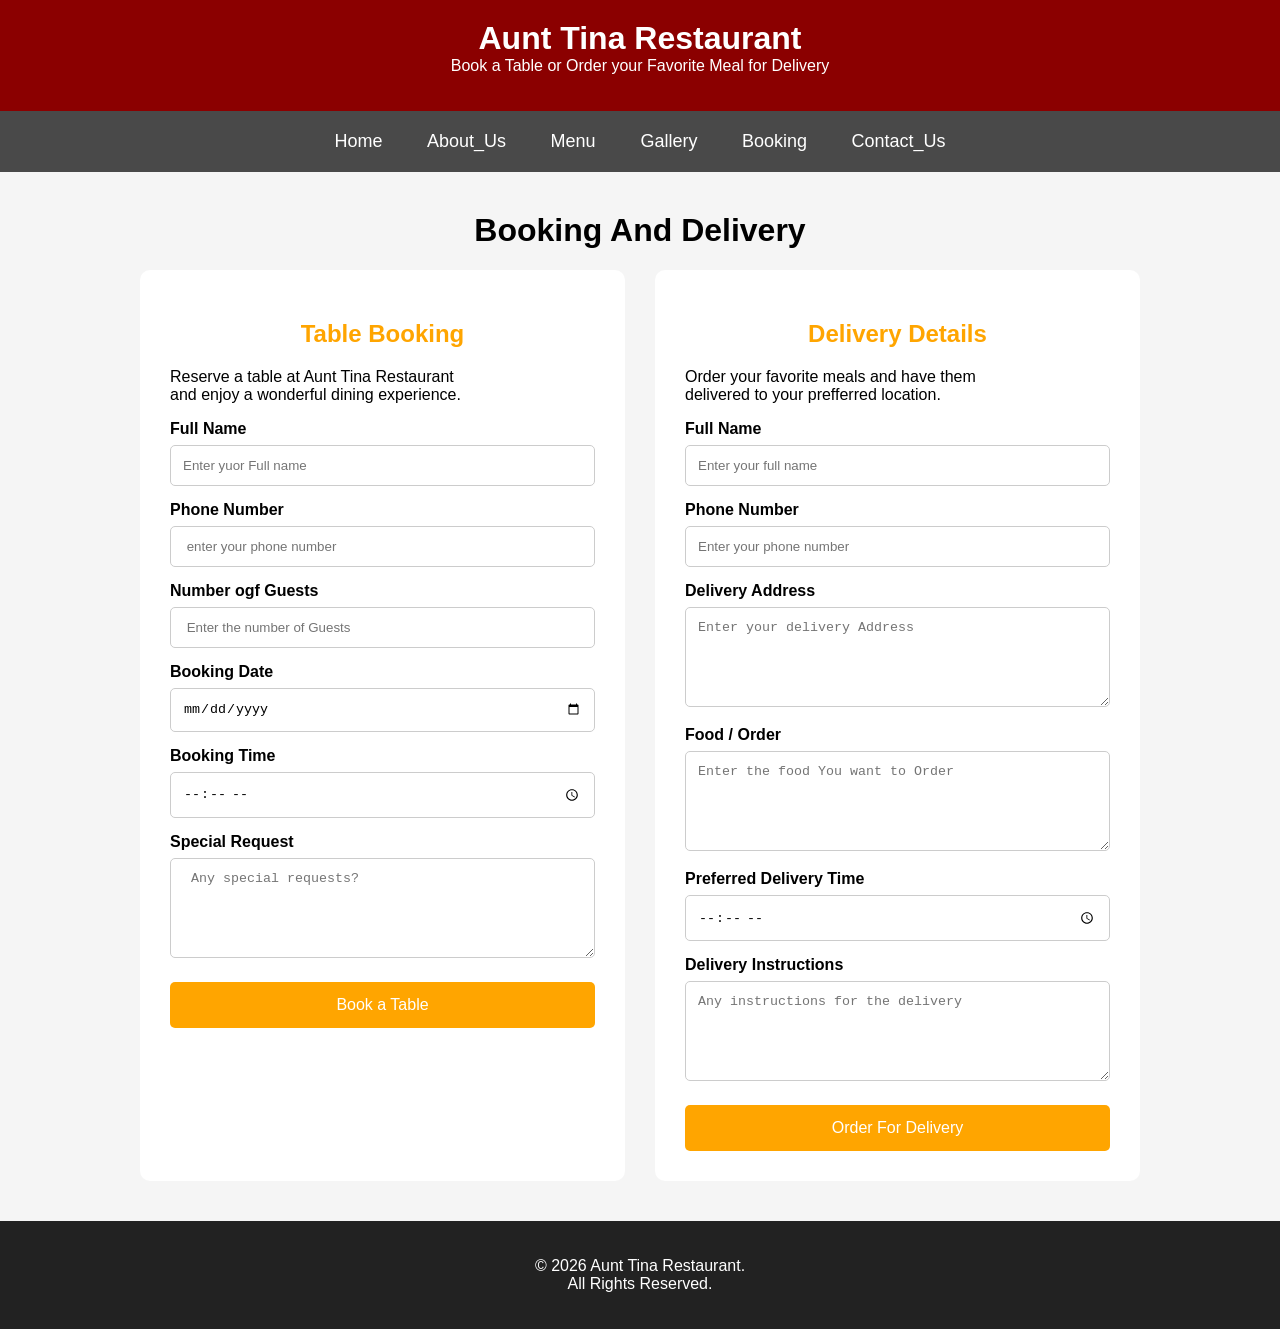
==== booking.html @ d9f8860a "Add files via upload" ====
<!DOCTYPE html>
<html lang="en">
<head>
    <meta charset="UTF-8">
    <meta name="viewport" content="width=device-width, initial-scale=1.0">
    <title>booking and orders</title>
    <link rel="stylesheet" href="style.css">
    <style>
        body{
            margin: 0;
            font-family: Arial, sans-serif;
            background-color: #f5f5f5;
        }
           /* Header*/
        header {
            background-color: #8b0000;
            color: white;
            text-align: center;
            padding: 20px;
        }
        header h1 {
            margin: 0;
        }
        header p {
            margin-top: 0;
        }
           /* NAVIGATION BAR*/
        nav{
            background-color: rgba(0, 0, 0, 0.7);
            padding: 20PX;
            text-align: center;
        }
        nav a{
            color: white;
            text-decoration: none;
            margin: 20px;
            font-size: 18px;
        }
        /* MAIN CONTAINER*/
         .container {
            width: 90%;
            max-width: 1000px;
            margin: 40px auto;
         }
        /*TWO SECTIONS */
        .sections {
            display: flex;
            gap: 30px;
        }
        .section {
            background-color: white;
            padding: 30px;
            border-radius: 10px;
            flex: 1;
            box-shadow: 0 3px 10px rgba 0, 0, 0, 0.1;
        }
        .section h2 {
            color: orange;
            text-align: center;
        }
        /* FORM*/
        label {
            display: block;
            margin-top: 15px;
            font-weight: bold;
        }
        input, select, textarea {
            width: 100%;
            padding: 12px;
            margin-top: 7px;
            box-sizing: border-box;
            border: 1px solid #ccc;
            border-radius: 5px;
        }
        textarea {
            height: 100px;
        }
        button {
            width: 100%;
            padding: 14px;
            margin-top: 20px;
            background-color: orange;
            color: white;
            border: none;
            border-radius: 5px;
            font-size: 16px;
            cursor: pointer;
        }
        button :hover {
            background-color: darkorange;
        }
        /* FOOTER*/
        footer {
            background-color: #222;
            color: white;
            text-align: center;
            padding: 20px;
            margin-top: 40px;
        }
        /* MOBILE VIEW*/
        @media (max-width: 700px) {
            .section{
                flex-direction: column;
            }
            nav a {
                display: block;
                margin: 10px;
            }
        }

    </style>
</head>
<body>
    <!--HEADER-->
    <header>
        <h1> Aunt Tina Restaurant</h1>
        <p>Book a Table or Order your Favorite Meal for Delivery</p>
    </header>
    <!--NAVIGATION-->
    <nav>
        <a href="index.html">Home</a>
         <a href="about_us.html">About_Us</a>
          <a href="menu.html">Menu </a>
           <a href="gallery.html">Gallery</a>
            <a href="booking.html">Booking</a>
             <a href="contact_us.html">Contact_Us</a>
    </nav>
    <!--MAIN CONTENT-->
    <div class="container">
        <h1 style="text-align: center;">Booking And Delivery</h1>
        <div class="sections">
            <!-- SECTION 1: TABLE BOOKING-->
             <div class="section">
                <h2> Table Booking</h2>
                <p>
                    Reserve a table at Aunt Tina Restaurant<br>
                    and enjoy a wonderful dining experience. 
                </p>
                <form>
                    <label for="name"> Full Name</label>
                    <input type="name " id=" name" name=" name" placeholder="Enter yuor Full name" required>

                    <label for="phone">Phone Number</label>
                    <input type="tel" id="phone" name="phone" placeholder=" enter your phone number" required>

                    <label for="guests">Number ogf Guests</label>
                    <input type="number" id="guests" name="guests" min="1" max="20"
                     placeholder=" Enter the number of Guests" required>
                     
                    <label for=" date">Booking Date</label>
                    <input type="date" id=" date" name="date" required>

                    <label time> Booking Time</label>
                    <input type="time" id="time" name="time" required>

                    <label for="request">Special Request</label>
                    <textarea id="request" name="request" placeholder=" Any special requests?"></textarea>

                    <button type="submit">Book a Table</button>
                </form>
             </div>
            
            <!-- SECTION 2: DELIVERY-->
            <div class="section">
                <H2> Delivery Details </H2>
                <p>
                    Order your favorite meals and have them<br>
                    delivered to your prefferred location.
                </p>

                <form>
                    <label for="delivery name"> Full Name</label>
                    <input type="text" id="delivery name" name="delivery name" placeholder="Enter your full name" required>

                    <label for=" delivery phone">Phone Number</label>
                    <input type="tel" id="delivery phone" name="delivery phone" placeholder="Enter your phone number" required>

                    <label for="address">Delivery Address</label>
                    <textarea id="address" name="address" placeholder="Enter your delivery Address" required></textarea>

                    <label for="food">Food / Order</label>
                    <textarea id="food" name="food" placeholder="Enter the food You want to Order" required></textarea>
                    
                    <label for=" delivery time">Preferred Delivery Time</label>
                    <input type="time" id="delivery time" name="delivery time" required>

                    <label for="instructions">Delivery Instructions</label>
                    <textarea id="instructions" name="instructions" placeholder="Any instructions for the delivery"></textarea>

                    <button type="submit">Order For Delivery</button>
                </form>
            </div>
        </div>
    </div>
    <!--FOOTER-->
    <footer>
        <p>
            &copy; 2026 Aunt Tina Restaurant.<br>
            All Rights Reserved.
        </p>
    </footer>

</body>
</html>
---- style.css ----
/* RESPONSIVE RESTAURANT WEBSITE*/
/* Make sizing predictable*/
* {
    box-sizing: border-box;
}
/* Prenent page from becoming wider than screen*/
html {
    width: 100%;
    overflow-x: hidden;
}
body {
    max-width: 100%;
    margin: 0;
}
/* Make images fit thier containers*/
img {
    max-width: 100%;
    height: auto;
}
/* Keep content iside the sreen*/
section,
header,
footer
main {
    max-width: 100%;
}
/* Allow long text and links to wrap*/
p,
a,
h1,
h2,
h3 {
    overflow-wrap: break-word;
}/* Make forms fit for mobile screens*/
input,
select,
textarea,
button {
    max-width: 100%;
}
input,
select,
textarea {
    width: 100%;
}
/* Mobile screen adjustment*/
@media screen and (max-width:768px)
 {
    body {
        font-size: 16px;
    }
    h1 {
        font-size: clamp(25px, 5vw, 36px);
    }
    h2 {
        font-size: clamp (21px 5vw 29px);
    }
 }
/* Stack common card layouts vertically*/
.services,
.menu-container,
.gallery-container,
.card-container {
    grid-template-columns: 1fr;
}
/* Extra small phones*/
@media screen and (max-width: 480px)
{
    body {
        font-size: 15px;

    }
    button,
    input,
    select,
    textarea {
        font-size: 16px;
    }
}
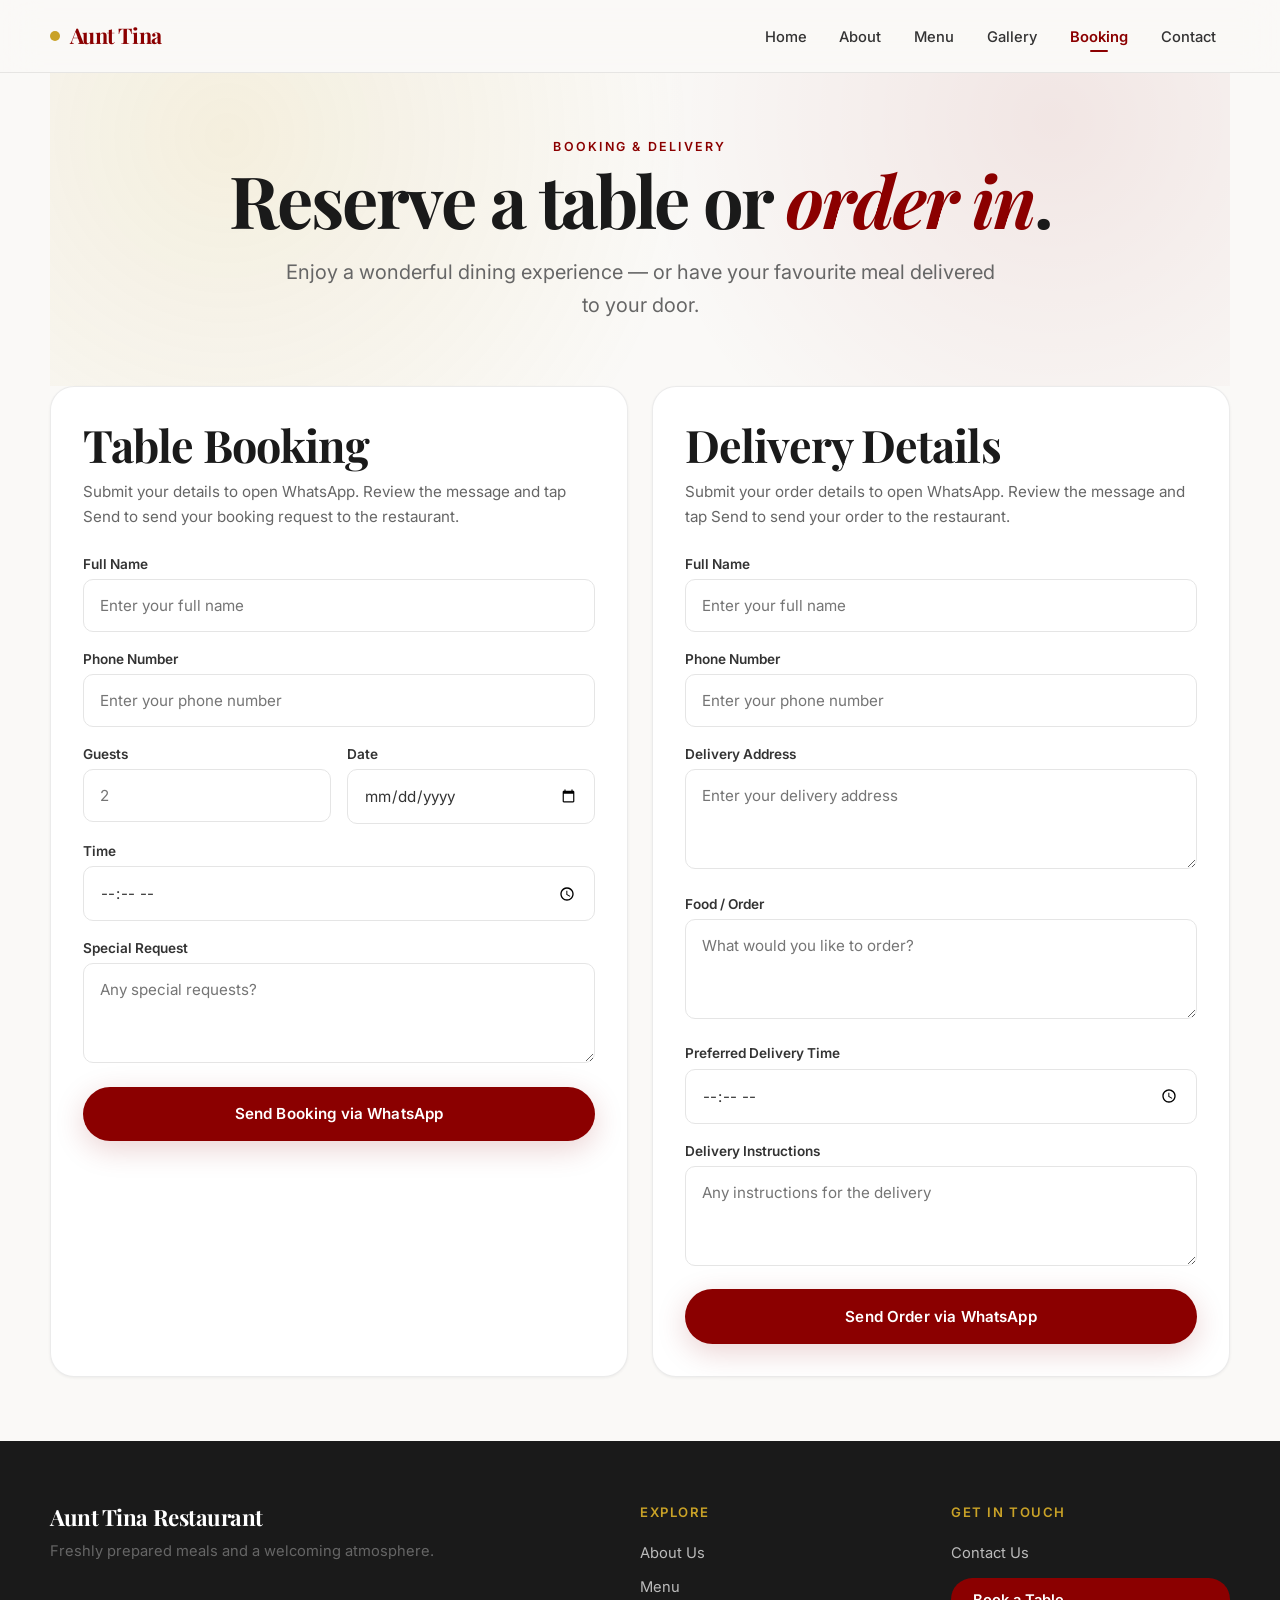
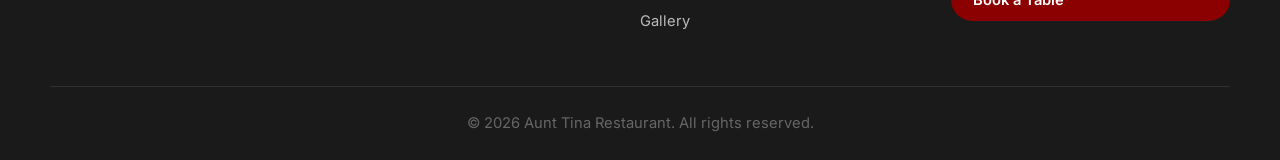
==== commit baf64f83: "Add files via upload" ====
--- a/booking.html
+++ b/booking.html
@@ -1,204 +1,91 @@
 <!DOCTYPE html>
 <html lang="en">
 <head>
-    <meta charset="UTF-8">
-    <meta name="viewport" content="width=device-width, initial-scale=1.0">
-    <title>booking and orders</title>
-    <link rel="stylesheet" href="style.css">
-    <style>
-        body{
-            margin: 0;
-            font-family: Arial, sans-serif;
-            background-color: #f5f5f5;
-        }
-           /* Header*/
-        header {
-            background-color: #8b0000;
-            color: white;
-            text-align: center;
-            padding: 20px;
-        }
-        header h1 {
-            margin: 0;
-        }
-        header p {
-            margin-top: 0;
-        }
-           /* NAVIGATION BAR*/
-        nav{
-            background-color: rgba(0, 0, 0, 0.7);
-            padding: 20PX;
-            text-align: center;
-        }
-        nav a{
-            color: white;
-            text-decoration: none;
-            margin: 20px;
-            font-size: 18px;
-        }
-        /* MAIN CONTAINER*/
-         .container {
-            width: 90%;
-            max-width: 1000px;
-            margin: 40px auto;
-         }
-        /*TWO SECTIONS */
-        .sections {
-            display: flex;
-            gap: 30px;
-        }
-        .section {
-            background-color: white;
-            padding: 30px;
-            border-radius: 10px;
-            flex: 1;
-            box-shadow: 0 3px 10px rgba 0, 0, 0, 0.1;
-        }
-        .section h2 {
-            color: orange;
-            text-align: center;
-        }
-        /* FORM*/
-        label {
-            display: block;
-            margin-top: 15px;
-            font-weight: bold;
-        }
-        input, select, textarea {
-            width: 100%;
-            padding: 12px;
-            margin-top: 7px;
-            box-sizing: border-box;
-            border: 1px solid #ccc;
-            border-radius: 5px;
-        }
-        textarea {
-            height: 100px;
-        }
-        button {
-            width: 100%;
-            padding: 14px;
-            margin-top: 20px;
-            background-color: orange;
-            color: white;
-            border: none;
-            border-radius: 5px;
-            font-size: 16px;
-            cursor: pointer;
-        }
-        button :hover {
-            background-color: darkorange;
-        }
-        /* FOOTER*/
-        footer {
-            background-color: #222;
-            color: white;
-            text-align: center;
-            padding: 20px;
-            margin-top: 40px;
-        }
-        /* MOBILE VIEW*/
-        @media (max-width: 700px) {
-            .section{
-                flex-direction: column;
-            }
-            nav a {
-                display: block;
-                margin: 10px;
-            }
-        }
-
-    </style>
+  <meta charset="UTF-8" />
+  <meta name="viewport" content="width=device-width, initial-scale=1" />
+  <meta name="description" content="Book a table or order delivery from Aunt Tina Restaurant." />
+  <title>Booking & Orders — Aunt Tina Restaurant</title>
+  <link rel="preconnect" href="https://fonts.googleapis.com" />
+  <link rel="preconnect" href="https://fonts.gstatic.com" crossorigin />
+  <link href="https://fonts.googleapis.com/css2?family=Playfair+Display:ital,wght@0,600;0,700;1,600&family=Inter:wght@400;500;600;700&display=swap" rel="stylesheet" />
+  <link rel="stylesheet" href="style.css" />
 </head>
 <body>
-    <!--HEADER-->
-    <header>
-        <h1> Aunt Tina Restaurant</h1>
-        <p>Book a Table or Order your Favorite Meal for Delivery</p>
-    </header>
-    <!--NAVIGATION-->
-    <nav>
-        <a href="index.html">Home</a>
-         <a href="about_us.html">About_Us</a>
-          <a href="menu.html">Menu </a>
-           <a href="gallery.html">Gallery</a>
-            <a href="booking.html">Booking</a>
-             <a href="contact_us.html">Contact_Us</a>
-    </nav>
-    <!--MAIN CONTENT-->
+
+  <header class="site-header">
+    <div class="container nav">
+      <a class="nav__brand" href="index.html"><span class="nav__brand-dot"></span>Aunt Tina</a>
+      <button class="nav__toggle" aria-label="Toggle menu" aria-expanded="false" aria-controls="nav-links">
+        <span></span><span></span><span></span>
+      </button>
+      <ul class="nav__links" id="nav-links">
+        <li><a class="nav__link" href="index.html">Home</a></li>
+        <li><a class="nav__link" href="about.html">About</a></li>
+        <li><a class="nav__link" href="menu.html">Menu</a></li>
+        <li><a class="nav__link" href="gallery.html">Gallery</a></li>
+        <li><a class="nav__link is-active" href="booking.html">Booking</a></li>
+        <li><a class="nav__link" href="contact.html">Contact</a></li>
+      </ul>
+    </div>
+  </header>
+
+  <main>
+    <section class="hero container" style="padding-block:var(--s-7) var(--s-5);">
+      <div class="hero__inner reveal">
+        <p class="eyebrow">Booking & Delivery</p>
+        <h1>Reserve a table or <em>order in</em>.</h1>
+        <p class="hero__lead">Enjoy a wonderful dining experience — or have your favourite meal delivered to your door.</p>
+      </div>
+    </section>
+
+    <section class="section container" style="padding-top:0;">
+      <div class="booking-grid">
+        <!-- Table booking -->
+        <div class="form-card reveal">
+          <h2>Table Booking</h2>
+          <p>Submit your details to open WhatsApp. Review the message and tap Send to send your booking request to the restaurant.</p>
+          <form data-whatsapp-form="Table Booking">
+            <div class="form-group"><label for="b-name">Full Name</label><input id="b-name" name="name" type="text" placeholder="Enter your full name" required /></div>
+            <div class="form-group"><label for="b-phone">Phone Number</label><input id="b-phone" name="phone" type="tel" placeholder="Enter your phone number" required /></div>
+            <div class="form-row">
+              <div class="form-group"><label for="b-guests">Guests</label><input id="b-guests" name="guests" type="number" min="1" max="20" placeholder="2" required /></div>
+              <div class="form-group"><label for="b-date">Date</label><input id="b-date" name="date" type="date" required /></div>
+            </div>
+            <div class="form-group"><label for="b-time">Time</label><input id="b-time" name="time" type="time" required /></div>
+            <div class="form-group"><label for="b-req">Special Request</label><textarea id="b-req" name="request" placeholder="Any special requests?"></textarea></div>
+            <button class="btn btn--primary btn--full" type="submit">Send Booking via WhatsApp</button>
+          </form>
+        </div>
+
+        <!-- Delivery -->
+        <div class="form-card reveal reveal-delay-1">
+          <h2>Delivery Details</h2>
+          <p>Submit your order details to open WhatsApp. Review the message and tap Send to send your order to the restaurant.</p>
+          <form data-whatsapp-form="Delivery Order">
+            <div class="form-group"><label for="d-name">Full Name</label><input id="d-name" name="name" type="text" placeholder="Enter your full name" required /></div>
+            <div class="form-group"><label for="d-phone">Phone Number</label><input id="d-phone" name="phone" type="tel" placeholder="Enter your phone number" required /></div>
+            <div class="form-group"><label for="d-address">Delivery Address</label><textarea id="d-address" name="address" placeholder="Enter your delivery address" required></textarea></div>
+            <div class="form-group"><label for="d-food">Food / Order</label><textarea id="d-food" name="food" placeholder="What would you like to order?" required></textarea></div>
+            <div class="form-group"><label for="d-time">Preferred Delivery Time</label><input id="d-time" name="time" type="time" required /></div>
+            <div class="form-group"><label for="d-notes">Delivery Instructions</label><textarea id="d-notes" name="notes" placeholder="Any instructions for the delivery"></textarea></div>
+            <button class="btn btn--primary btn--full" type="submit">Send Order via WhatsApp</button>
+          </form>
+        </div>
+      </div>
+    </section>
+  </main>
+
+  <footer class="site-footer">
     <div class="container">
-        <h1 style="text-align: center;">Booking And Delivery</h1>
-        <div class="sections">
-            <!-- SECTION 1: TABLE BOOKING-->
-             <div class="section">
-                <h2> Table Booking</h2>
-                <p>
-                    Reserve a table at Aunt Tina Restaurant<br>
-                    and enjoy a wonderful dining experience. 
-                </p>
-                <form>
-                    <label for="name"> Full Name</label>
-                    <input type="name " id=" name" name=" name" placeholder="Enter yuor Full name" required>
+      <div class="footer-grid">
+        <section><h2>Aunt Tina Restaurant</h2><p>Freshly prepared meals and a welcoming atmosphere.</p></section>
+        <section><h3>Explore</h3><a href="about.html">About Us</a><a href="menu.html">Menu</a><a href="gallery.html">Gallery</a></section>
+        <section><h3>Get in touch</h3><a href="contact.html">Contact Us</a><a href="booking.html" class="footer-cta">Book a Table</a></section>
+      </div>
+      <div class="footer-bottom"><p>&copy; <span data-year>2026</span> Aunt Tina Restaurant. All rights reserved.</p></div>
+    </div>
+  </footer>
 
-                    <label for="phone">Phone Number</label>
-                    <input type="tel" id="phone" name="phone" placeholder=" enter your phone number" required>
-
-                    <label for="guests">Number ogf Guests</label>
-                    <input type="number" id="guests" name="guests" min="1" max="20"
-                     placeholder=" Enter the number of Guests" required>
-                     
-                    <label for=" date">Booking Date</label>
-                    <input type="date" id=" date" name="date" required>
-
-                    <label time> Booking Time</label>
-                    <input type="time" id="time" name="time" required>
-
-                    <label for="request">Special Request</label>
-                    <textarea id="request" name="request" placeholder=" Any special requests?"></textarea>
-
-                    <button type="submit">Book a Table</button>
-                </form>
-             </div>
-            
-            <!-- SECTION 2: DELIVERY-->
-            <div class="section">
-                <H2> Delivery Details </H2>
-                <p>
-                    Order your favorite meals and have them<br>
-                    delivered to your prefferred location.
-                </p>
-
-                <form>
-                    <label for="delivery name"> Full Name</label>
-                    <input type="text" id="delivery name" name="delivery name" placeholder="Enter your full name" required>
-
-                    <label for=" delivery phone">Phone Number</label>
-                    <input type="tel" id="delivery phone" name="delivery phone" placeholder="Enter your phone number" required>
-
-                    <label for="address">Delivery Address</label>
-                    <textarea id="address" name="address" placeholder="Enter your delivery Address" required></textarea>
-
-                    <label for="food">Food / Order</label>
-                    <textarea id="food" name="food" placeholder="Enter the food You want to Order" required></textarea>
-                    
-                    <label for=" delivery time">Preferred Delivery Time</label>
-                    <input type="time" id="delivery time" name="delivery time" required>
-
-                    <label for="instructions">Delivery Instructions</label>
-                    <textarea id="instructions" name="instructions" placeholder="Any instructions for the delivery"></textarea>
-
-                    <button type="submit">Order For Delivery</button>
-                </form>
-            </div>
-        </div>
-    </div>
-    <!--FOOTER-->
-    <footer>
-        <p>
-            &copy; 2026 Aunt Tina Restaurant.<br>
-            All Rights Reserved.
-        </p>
-    </footer>
-
+  <script src="main.js"></script>
 </body>
 </html>
--- a/style.css
+++ b/style.css
@@ -1,79 +1,901 @@
-/* RESPONSIVE RESTAURANT WEBSITE*/
-/* Make sizing predictable*/
-* {
-    box-sizing: border-box;
-}
-/* Prenent page from becoming wider than screen*/
+/* ============================================
+   AUNT TINA RESTAURANT — MODERN DESIGN SYSTEM
+   ============================================ */
+
+/* ---------- 1. CSS VARIABLES ---------- */
+:root {
+  /* Brand colors */
+  --brand-900: #4a0404;
+  --brand-700: #8b0000;
+  --brand-500: #c0392b;
+  --brand-400: #e74c3c;
+  --brand-100: #fdecea;
+
+  /* Neutrals */
+  --ink-900: #1a1a1a;
+  --ink-700: #333333;
+  --ink-500: #666666;
+  --ink-300: #a0a0a0;
+  --ink-100: #e5e5e5;
+  --paper: #faf9f7;
+  --white: #ffffff;
+
+  /* Accents */
+  --gold: #c9a227;
+  --gold-soft: #f5e6b8;
+
+  /* Semantic */
+  --bg: var(--paper);
+  --surface: var(--white);
+  --text: var(--ink-700);
+  --text-muted: var(--ink-500);
+  --border: rgba(0, 0, 0, 0.08);
+
+  /* Effects */
+  --shadow-sm: 0 1px 3px rgba(0, 0, 0, 0.06);
+  --shadow-md: 0 4px 16px rgba(0, 0, 0, 0.08);
+  --shadow-lg: 0 12px 40px rgba(0, 0, 0, 0.12);
+  --shadow-glow: 0 8px 30px rgba(139, 0, 0, 0.18);
+
+  /* Radii */
+  --r-sm: 10px;
+  --r-md: 16px;
+  --r-lg: 24px;
+  --r-xl: 32px;
+  --r-full: 999px;
+
+  /* Spacing scale (8px base) */
+  --s-1: 4px;
+  --s-2: 8px;
+  --s-3: 16px;
+  --s-4: 24px;
+  --s-5: 32px;
+  --s-6: 48px;
+  --s-7: 64px;
+  --s-8: 96px;
+
+  /* Typography */
+  --font-display: "Playfair Display", Georgia, serif;
+  --font-body: "Inter", system-ui, -apple-system, sans-serif;
+
+  /* Layout */
+  --container: 1180px;
+  --nav-h: 72px;
+
+  /* Motion */
+  --ease-out: cubic-bezier(0.22, 1, 0.36, 1);
+  --ease-spring: cubic-bezier(0.34, 1.56, 0.64, 1);
+}
+
+/* ---------- 2. RESET ---------- */
+*, *::before, *::after {
+  box-sizing: border-box;
+  margin: 0;
+  padding: 0;
+}
+
 html {
-    width: 100%;
-    overflow-x: hidden;
-}
+  scroll-behavior: smooth;
+  -webkit-text-size-adjust: 100%;
+}
+
 body {
-    max-width: 100%;
-    margin: 0;
-}
-/* Make images fit thier containers*/
+  font-family: var(--font-body);
+  background: var(--bg);
+  color: var(--text);
+  line-height: 1.65;
+  font-size: 16px;
+  -webkit-font-smoothing: antialiased;
+  min-height: 100vh;
+  display: flex;
+  flex-direction: column;
+}
+
 img {
-    max-width: 100%;
-    height: auto;
-}
-/* Keep content iside the sreen*/
-section,
-header,
-footer
-main {
-    max-width: 100%;
-}
-/* Allow long text and links to wrap*/
-p,
-a,
-h1,
-h2,
+  max-width: 100%;
+  height: auto;
+  display: block;
+}
+
+a {
+  color: inherit;
+  text-decoration: none;
+}
+
+ul { list-style: none; }
+
+button, input, select, textarea {
+  font: inherit;
+  color: inherit;
+}
+
+:focus-visible {
+  outline: 3px solid var(--gold);
+  outline-offset: 3px;
+}
+
+/* ---------- 3. TYPOGRAPHY ---------- */
+h1, h2, h3, h4 {
+  font-family: var(--font-display);
+  color: var(--ink-900);
+  line-height: 1.15;
+  letter-spacing: -0.02em;
+  font-weight: 700;
+}
+
+h1 {
+  font-size: clamp(2.4rem, 6vw, 4.5rem);
+  letter-spacing: -0.03em;
+}
+
+h2 {
+  font-size: clamp(1.8rem, 4vw, 2.8rem);
+  letter-spacing: -0.02em;
+}
+
 h3 {
-    overflow-wrap: break-word;
-}/* Make forms fit for mobile screens*/
-input,
-select,
-textarea,
-button {
-    max-width: 100%;
-}
-input,
-select,
-textarea {
-    width: 100%;
-}
-/* Mobile screen adjustment*/
-@media screen and (max-width:768px)
- {
-    body {
-        font-size: 16px;
-    }
-    h1 {
-        font-size: clamp(25px, 5vw, 36px);
-    }
-    h2 {
-        font-size: clamp (21px 5vw 29px);
-    }
- }
-/* Stack common card layouts vertically*/
-.services,
-.menu-container,
-.gallery-container,
-.card-container {
-    grid-template-columns: 1fr;
-}
-/* Extra small phones*/
-@media screen and (max-width: 480px)
-{
-    body {
-        font-size: 15px;
-
-    }
-    button,
-    input,
-    select,
-    textarea {
-        font-size: 16px;
-    }
+  font-size: clamp(1.2rem, 2.5vw, 1.5rem);
+}
+
+p { color: var(--text-muted); }
+
+.eyebrow {
+  font-family: var(--font-body);
+  font-size: 0.78rem;
+  font-weight: 600;
+  letter-spacing: 0.18em;
+  text-transform: uppercase;
+  color: var(--brand-700);
+}
+
+/* ---------- 4. LAYOUT UTILITIES ---------- */
+.container {
+  width: min(100% - 2.5rem, var(--container));
+  margin-inline: auto;
+}
+
+.section {
+  padding-block: var(--s-7);
+}
+
+.section--tight { padding-block: var(--s-6); }
+
+.section-header {
+  text-align: center;
+  max-width: 640px;
+  margin: 0 auto var(--s-6);
+}
+
+.section-header p {
+  margin-top: var(--s-2);
+  font-size: 1.05rem;
+}
+
+/* ---------- 5. BUTTONS ---------- */
+.btn {
+  display: inline-flex;
+  align-items: center;
+  justify-content: center;
+  gap: var(--s-2);
+  padding: 0.85rem 1.8rem;
+  border-radius: var(--r-full);
+  font-family: var(--font-body);
+  font-weight: 600;
+  font-size: 0.95rem;
+  letter-spacing: 0.01em;
+  border: 1.5px solid transparent;
+  cursor: pointer;
+  transition: transform 0.25s var(--ease-spring),
+              box-shadow 0.25s var(--ease-out),
+              background 0.25s var(--ease-out),
+              color 0.25s var(--ease-out);
+  -webkit-tap-highlight-color: transparent;
+}
+
+.btn:active { transform: scale(0.97); }
+
+.btn--primary {
+  background: var(--brand-700);
+  color: var(--white);
+  box-shadow: var(--shadow-glow);
+}
+
+.btn--primary:hover {
+  background: var(--brand-900);
+  transform: translateY(-2px);
+  box-shadow: 0 14px 34px rgba(139, 0, 0, 0.28);
+}
+
+.btn--ghost {
+  background: transparent;
+  color: var(--brand-700);
+  border-color: var(--brand-700);
+}
+
+.btn--ghost:hover {
+  background: var(--brand-700);
+  color: var(--white);
+  transform: translateY(-2px);
+}
+
+.btn--gold {
+  background: var(--gold);
+  color: var(--ink-900);
+}
+
+.btn--gold:hover {
+  background: var(--gold-soft);
+  transform: translateY(-2px);
+  box-shadow: var(--shadow-md);
+}
+
+.btn--full { width: 100%; }
+
+/* ---------- 6. HEADER / NAV (Frosted Glass) ---------- */
+.site-header {
+  position: sticky;
+  top: 0;
+  z-index: 1000;
+  background: rgba(250, 249, 247, 0.72);
+  backdrop-filter: saturate(180%) blur(18px);
+  -webkit-backdrop-filter: saturate(180%) blur(18px);
+  border-bottom: 1px solid var(--border);
+  transition: box-shadow 0.3s var(--ease-out);
+}
+
+.site-header.is-scrolled { box-shadow: var(--shadow-sm); }
+
+.nav {
+  height: var(--nav-h);
+  display: flex;
+  align-items: center;
+  justify-content: space-between;
+}
+
+.nav__brand {
+  font-family: var(--font-display);
+  font-size: 1.35rem;
+  font-weight: 700;
+  letter-spacing: -0.02em;
+  color: var(--brand-700);
+  display: flex;
+  align-items: center;
+  gap: 0.6rem;
+}
+
+.nav__brand-dot {
+  width: 10px;
+  height: 10px;
+  border-radius: 50%;
+  background: var(--gold);
+  display: inline-block;
+}
+
+.nav__links {
+  display: flex;
+  align-items: center;
+  gap: var(--s-1);
+  list-style: none;
+}
+
+.nav__link {
+  position: relative;
+  padding: 0.5rem 0.9rem;
+  font-size: 0.92rem;
+  font-weight: 500;
+  color: var(--ink-700);
+  border-radius: var(--r-full);
+  transition: color 0.2s, background 0.2s;
+}
+
+.nav__link:hover {
+  background: rgba(139, 0, 0, 0.06);
+  color: var(--brand-700);
+}
+
+.nav__link.is-active {
+  color: var(--brand-700);
+  font-weight: 600;
+}
+
+.nav__link.is-active::after {
+  content: "";
+  position: absolute;
+  bottom: 2px;
+  left: 50%;
+  transform: translateX(-50%);
+  width: 18px;
+  height: 2px;
+  border-radius: 2px;
+  background: var(--brand-700);
+}
+
+/* Mobile nav toggle */
+.nav__toggle {
+  display: none;
+  background: none;
+  border: none;
+  cursor: pointer;
+  padding: 0.4rem;
+  border-radius: var(--r-sm);
+  color: var(--ink-900);
+}
+
+.nav__toggle span {
+  display: block;
+  width: 22px;
+  height: 2px;
+  background: currentColor;
+  border-radius: 2px;
+  transition: transform 0.3s var(--ease-out), opacity 0.3s;
+}
+
+.nav__toggle span + span { margin-top: 5px; }
+
+.nav__toggle.is-open span:nth-child(1) {
+  transform: translateY(7px) rotate(45deg);
+}
+.nav__toggle.is-open span:nth-child(2) { opacity: 0; }
+.nav__toggle.is-open span:nth-child(3) {
+  transform: translateY(-7px) rotate(-45deg);
+}
+
+/* ---------- 7. HERO ---------- */
+.hero {
+  position: relative;
+  padding-block: var(--s-8) var(--s-7);
+  text-align: center;
+  overflow: hidden;
+}
+
+.hero::before {
+  content: "";
+  position: absolute;
+  inset: 0;
+  background:
+    radial-gradient(circle at 15% 20%, rgba(201, 162, 39, 0.12), transparent 45%),
+    radial-gradient(circle at 85% 15%, rgba(139, 0, 0, 0.08), transparent 40%);
+  pointer-events: none;
+}
+
+.hero__inner { position: relative; z-index: 1; }
+
+.hero__eyebrow { margin-bottom: var(--s-3); }
+
+.hero h1 {
+  max-width: 18ch;
+  margin-inline: auto;
+  margin-bottom: var(--s-3);
+}
+
+.hero h1 em {
+  font-style: italic;
+  color: var(--brand-700);
+}
+
+.hero__lead {
+  font-size: clamp(1.05rem, 2vw, 1.25rem);
+  max-width: 56ch;
+  margin-inline: auto;
+  margin-bottom: var(--s-5);
+}
+
+.hero__actions {
+  display: flex;
+  flex-wrap: wrap;
+  gap: var(--s-3);
+  justify-content: center;
+}
+
+.hero__stats {
+  display: flex;
+  justify-content: center;
+  gap: var(--s-6);
+  margin-top: var(--s-7);
+  flex-wrap: wrap;
+}
+
+.hero__stat strong {
+  display: block;
+  font-family: var(--font-display);
+  font-size: 2rem;
+  color: var(--brand-700);
+  line-height: 1;
+}
+
+.hero__stat span {
+  font-size: 0.82rem;
+  letter-spacing: 0.08em;
+  text-transform: uppercase;
+  color: var(--text-muted);
+}
+
+/* ---------- 8. BENTO GRID SYSTEM ---------- */
+.bento {
+  display: grid;
+  gap: var(--s-3);
+  grid-template-columns: repeat(12, 1fr);
+  grid-auto-rows: minmax(120px, auto);
+}
+
+.bento__item {
+  background: var(--surface);
+  border: 1px solid var(--border);
+  border-radius: var(--r-lg);
+  padding: var(--s-5);
+  box-shadow: var(--shadow-sm);
+  transition: transform 0.3s var(--ease-out), box-shadow 0.3s var(--ease-out);
+  position: relative;
+  overflow: hidden;
+  display: flex;
+  flex-direction: column;
+  justify-content: flex-end;
+}
+
+.bento__item:hover {
+  transform: translateY(-4px);
+  box-shadow: var(--shadow-lg);
+}
+
+/* Bento spans */
+.span-4  { grid-column: span 4; }
+.span-6  { grid-column: span 6; }
+.span-8  { grid-column: span 8; }
+.span-12 { grid-column: span 12; }
+
+.row-2 { grid-row: span 2; }
+
+/* Image tiles */
+.bento__item--media {
+  padding: 0;
+  min-height: 260px;
+  justify-content: flex-end;
+}
+
+.bento__item--media img {
+  position: absolute;
+  inset: 0;
+  width: 100%;
+  height: 100%;
+  object-fit: cover;
+  transition: transform 0.6s var(--ease-out);
+}
+
+.bento__item--media:hover img { transform: scale(1.06); }
+
+.bento__overlay {
+  position: relative;
+  z-index: 1;
+  padding: var(--s-5);
+  background: linear-gradient(to top, rgba(0,0,0,0.75), transparent);
+  color: var(--white);
+}
+
+.bento__overlay h3 {
+  color: var(--white);
+  margin-bottom: var(--s-1);
+}
+
+.bento__overlay p {
+  color: rgba(255,255,255,0.85);
+  font-size: 0.92rem;
+}
+
+/* Stat tile */
+.bento__item--stat {
+  justify-content: center;
+  align-items: flex-start;
+  background: linear-gradient(145deg, var(--brand-700), var(--brand-900));
+  color: var(--white);
+  border: none;
+}
+
+.bento__item--stat h3 {
+  color: var(--white);
+  font-size: 2.6rem;
+  line-height: 1;
+  margin-bottom: var(--s-1);
+}
+
+.bento__item--stat p {
+  color: rgba(255,255,255,0.8);
+  font-size: 0.9rem;
+}
+
+/* Accent tile */
+.bento__item--accent {
+  background: linear-gradient(145deg, var(--gold-soft), #fdf6e3);
+  border-color: rgba(201, 162, 39, 0.3);
+}
+
+.bento__icon {
+  width: 46px;
+  height: 46px;
+  border-radius: var(--r-md);
+  background: var(--brand-100);
+  color: var(--brand-700);
+  display: grid;
+  place-items: center;
+  margin-bottom: var(--s-3);
+}
+
+.bento__icon svg { width: 22px; height: 22px; }
+
+.bento__item h3 { margin-bottom: var(--s-1); }
+
+.bento__item p { font-size: 0.95rem; }
+
+/* ---------- 9. MENU CARDS ---------- */
+.menu-grid {
+  display: grid;
+  gap: var(--s-3);
+  grid-template-columns: repeat(auto-fit, minmax(280px, 1fr));
+}
+
+.menu-card {
+  background: var(--surface);
+  border: 1px solid var(--border);
+  border-radius: var(--r-md);
+  padding: var(--s-4);
+  display: flex;
+  justify-content: space-between;
+  align-items: flex-start;
+  gap: var(--s-3);
+  transition: transform 0.25s var(--ease-out), box-shadow 0.25s var(--ease-out), border-color 0.25s;
+}
+
+.menu-card:hover {
+  transform: translateY(-3px);
+  box-shadow: var(--shadow-md);
+  border-color: rgba(139, 0, 0, 0.15);
+}
+
+.menu-card h3 {
+  font-size: 1.1rem;
+  margin-bottom: var(--s-1);
+}
+
+.menu-card p {
+  font-size: 0.88rem;
+  line-height: 1.5;
+}
+
+.menu-card__price {
+  font-family: var(--font-display);
+  font-weight: 700;
+  font-size: 1.05rem;
+  color: var(--brand-700);
+  white-space: nowrap;
+  padding-top: 2px;
+}
+
+.menu-category { margin-bottom: var(--s-6); }
+
+.menu-category__title {
+  font-size: 1.5rem;
+  margin-bottom: var(--s-4);
+  padding-bottom: var(--s-2);
+  border-bottom: 2px solid var(--brand-700);
+  display: inline-block;
+}
+
+/* ---------- 10. CHEF CARDS ---------- */
+.chefs-grid {
+  display: grid;
+  gap: var(--s-3);
+  grid-template-columns: repeat(auto-fit, minmax(220px, 1fr));
+}
+
+.chef-card {
+  background: var(--surface);
+  border: 1px solid var(--border);
+  border-radius: var(--r-lg);
+  padding: var(--s-5) var(--s-4);
+  text-align: center;
+  box-shadow: var(--shadow-sm);
+  transition: transform 0.3s var(--ease-out), box-shadow 0.3s var(--ease-out);
+}
+
+.chef-card:hover {
+  transform: translateY(-5px);
+  box-shadow: var(--shadow-lg);
+}
+
+.chef-card__photo {
+  width: 110px;
+  height: 110px;
+  border-radius: 50%;
+  object-fit: cover;
+  margin: 0 auto var(--s-3);
+  border: 3px solid var(--gold-soft);
+  box-shadow: 0 0 0 4px var(--white), 0 6px 18px rgba(139, 0, 0, 0.12);
+  transition: transform 0.3s var(--ease-spring);
+}
+
+.chef-card:hover .chef-card__photo { transform: scale(1.05); }
+
+.chef-card h3 { font-size: 1.1rem; margin-bottom: var(--s-1); }
+
+.chef-card__role {
+  font-size: 0.8rem;
+  font-weight: 600;
+  letter-spacing: 0.08em;
+  text-transform: uppercase;
+  color: var(--gold);
+  margin-bottom: var(--s-2);
+}
+
+.chef-card p { font-size: 0.88rem; line-height: 1.55; }
+
+/* ---------- 11. FORMS ---------- */
+.form-card {
+  background: var(--surface);
+  border: 1px solid var(--border);
+  border-radius: var(--r-lg);
+  padding: var(--s-5);
+  box-shadow: var(--shadow-sm);
+}
+
+.form-card h2 { margin-bottom: var(--s-2); }
+
+.form-card > p {
+  margin-bottom: var(--s-4);
+  font-size: 0.95rem;
+}
+
+.form-group { margin-bottom: var(--s-3); }
+
+.form-group label {
+  display: block;
+  font-size: 0.85rem;
+  font-weight: 600;
+  color: var(--ink-700);
+  margin-bottom: var(--s-1);
+}
+
+.form-group input,
+.form-group select,
+.form-group textarea {
+  width: 100%;
+  padding: 0.8rem 1rem;
+  border: 1.5px solid var(--ink-100);
+  border-radius: var(--r-sm);
+  background: var(--white);
+  font-size: 0.95rem;
+  transition: border-color 0.2s, box-shadow 0.2s;
+}
+
+.form-group input:focus,
+.form-group select:focus,
+.form-group textarea:focus {
+  outline: none;
+  border-color: var(--brand-500);
+  box-shadow: 0 0 0 4px rgba(192, 57, 43, 0.1);
+}
+
+.form-group textarea { resize: vertical; min-height: 100px; }
+
+.form-row {
+  display: grid;
+  gap: var(--s-3);
+  grid-template-columns: 1fr 1fr;
+}
+
+.booking-grid {
+  display: grid;
+  gap: var(--s-4);
+  grid-template-columns: repeat(auto-fit, minmax(min(100%, 320px), 1fr));
+}
+
+/* ---------- 12. CONTACT INFO ---------- */
+.info-grid {
+  display: grid;
+  gap: var(--s-3);
+  grid-template-columns: repeat(auto-fit, minmax(240px, 1fr));
+}
+
+.info-card {
+  background: var(--surface);
+  border: 1px solid var(--border);
+  border-radius: var(--r-md);
+  padding: var(--s-4);
+  transition: transform 0.25s var(--ease-out), box-shadow 0.25s;
+}
+
+.info-card:hover {
+  transform: translateY(-3px);
+  box-shadow: var(--shadow-md);
+}
+
+.info-card__icon {
+  width: 44px;
+  height: 44px;
+  border-radius: var(--r-sm);
+  background: var(--brand-100);
+  color: var(--brand-700);
+  display: grid;
+  place-items: center;
+  margin-bottom: var(--s-3);
+}
+
+.info-card h3 {
+  font-size: 1.05rem;
+  margin-bottom: var(--s-2);
+}
+
+.info-card a {
+  color: var(--brand-700);
+  font-weight: 500;
+  transition: color 0.2s;
+}
+
+.info-card a:hover { color: var(--brand-500); }
+
+.info-card p { font-size: 0.9rem; line-height: 1.6; }
+
+/* ---------- 13. SCROLL ANIMATIONS ---------- */
+.reveal {
+  opacity: 0;
+  transform: translateY(28px);
+  transition: opacity 0.7s var(--ease-out), transform 0.7s var(--ease-out);
+  will-change: opacity, transform;
+}
+
+.reveal.is-visible {
+  opacity: 1;
+  transform: none;
+}
+
+.reveal-delay-1 { transition-delay: 0.08s; }
+.reveal-delay-2 { transition-delay: 0.16s; }
+.reveal-delay-3 { transition-delay: 0.24s; }
+.reveal-delay-4 { transition-delay: 0.32s; }
+
+@media (prefers-reduced-motion: reduce) {
+  .reveal { opacity: 1; transform: none; transition: none; }
+  html { scroll-behavior: auto; }
+}
+
+/* ---------- 14. FOOTER ---------- */
+.site-footer {
+  background: var(--ink-900);
+  color: rgba(255, 255, 255, 0.75);
+  padding-block: var(--s-7) var(--s-4);
+  margin-top: auto;
+}
+
+.footer-grid {
+  display: grid;
+  gap: var(--s-5);
+  grid-template-columns: 2fr 1fr 1fr;
+  margin-bottom: var(--s-6);
+}
+
+.site-footer h2 {
+  font-size: 1.4rem;
+  color: var(--white);
+  margin-bottom: var(--s-2);
+}
+
+.site-footer h3 {
+  font-size: 0.82rem;
+  font-weight: 600;
+  letter-spacing: 0.12em;
+  text-transform: uppercase;
+  color: var(--gold);
+  margin-bottom: var(--s-3);
+  font-family: var(--font-body);
+}
+
+.site-footer p { font-size: 0.92rem; line-height: 1.7; }
+
+.site-footer a {
+  display: block;
+  padding: 0.3rem 0;
+  font-size: 0.92rem;
+  color: rgba(255, 255, 255, 0.7);
+  transition: color 0.2s, transform 0.2s;
+}
+
+.site-footer a:hover {
+  color: var(--white);
+  transform: translateX(3px);
+}
+
+.footer-cta {
+  display: inline-block;
+  margin-top: var(--s-2);
+  padding: 0.6rem 1.4rem !important;
+  background: var(--brand-700);
+  color: var(--white) !important;
+  border-radius: var(--r-full);
+  font-weight: 600;
+  transition: background 0.2s, transform 0.2s !important;
+}
+
+.footer-cta:hover {
+  background: var(--brand-500);
+  transform: translateY(-2px) !important;
+}
+
+.footer-bottom {
+  border-top: 1px solid rgba(255, 255, 255, 0.1);
+  padding-top: var(--s-4);
+  text-align: center;
+  font-size: 0.85rem;
+  color: rgba(255, 255, 255, 0.45);
+}
+
+/* ---------- 15. RESPONSIVE ---------- */
+@media (max-width: 900px) {
+  .span-4, .span-6, .span-8 { grid-column: span 6; }
+  .span-12 { grid-column: span 12; }
+  .footer-grid { grid-template-columns: 1fr 1fr; }
+}
+
+@media (max-width: 768px) {
+  .nav__toggle {
+    display: grid;
+    place-content: center;
+    min-width: 44px;
+    min-height: 44px;
+  }
+
+  .nav__links {
+    position: fixed;
+    inset: var(--nav-h) 0 auto 0;
+    flex-direction: column;
+    align-items: stretch;
+    gap: 0;
+    padding: var(--s-3);
+    background: rgba(250, 249, 247, 0.98);
+    backdrop-filter: blur(20px);
+    border-bottom: 1px solid var(--border);
+    box-shadow: var(--shadow-lg);
+    transform: translateY(-120%);
+    opacity: 0;
+    pointer-events: none;
+    transition: transform 0.35s var(--ease-out), opacity 0.35s;
+  }
+
+  .nav__links.is-open {
+    transform: translateY(0);
+    opacity: 1;
+    pointer-events: auto;
+  }
+
+  .nav__link {
+    display: flex;
+    align-items: center;
+    min-height: 44px;
+    padding: 0.9rem 1rem;
+  }
+  .nav__link.is-active::after { display: none; }
+
+  .hero { padding-block: var(--s-7) var(--s-6); }
+
+  .hero__stats { gap: var(--s-4); }
+
+  .form-row { grid-template-columns: 1fr; }
+
+  .section { padding-block: var(--s-6); }
+
+  .form-group input,
+  .form-group select,
+  .form-group textarea { font-size: 16px; }
+}
+
+@media (max-width: 600px) {
+  .container { width: min(100% - 2rem, var(--container)); }
+
+  .span-4, .span-6, .span-8, .span-12 { grid-column: span 12; }
+
+  .bento { grid-auto-rows: auto; }
+  .row-2 { grid-row: auto; }
+
+  .menu-grid { grid-template-columns: repeat(auto-fit, minmax(min(100%, 280px), 1fr)); }
+  .menu-card > div { min-width: 0; }
+  .menu-card__price { white-space: normal; }
+
+  .footer-grid { grid-template-columns: 1fr; }
 }
